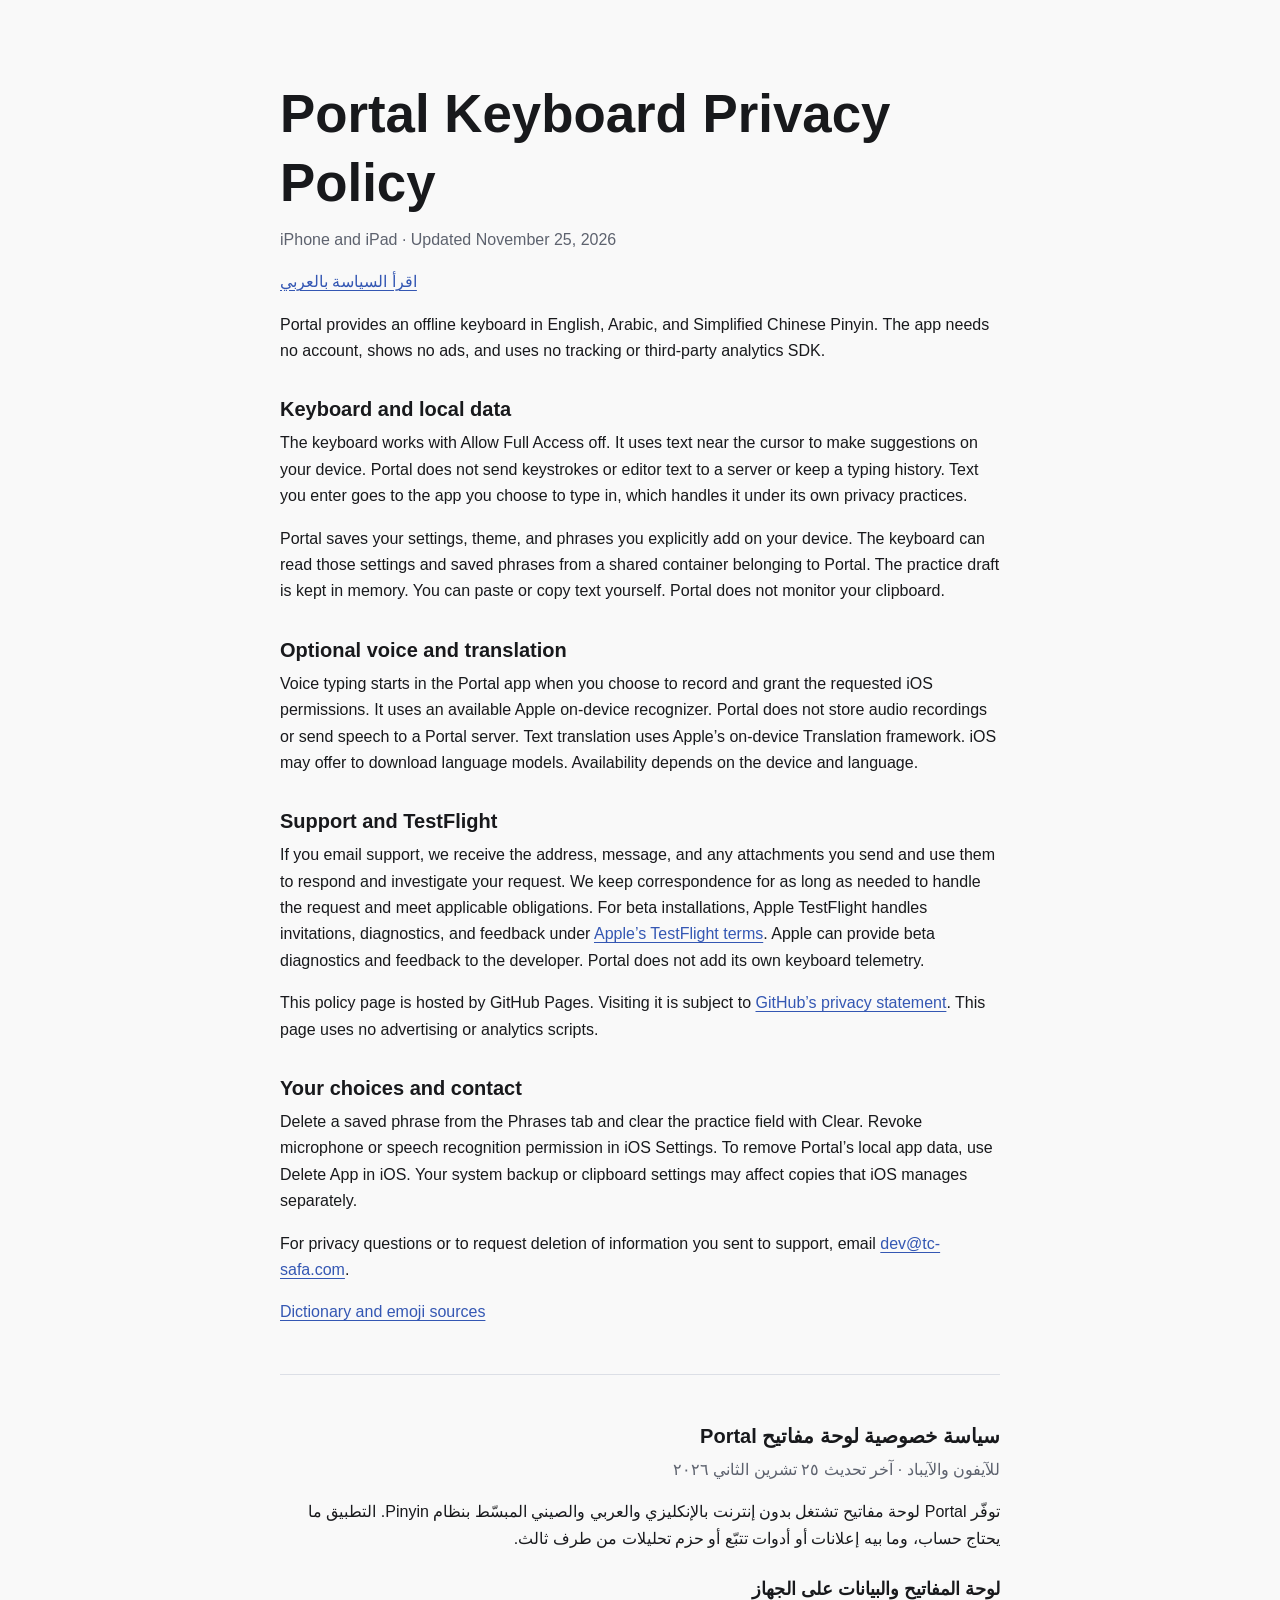
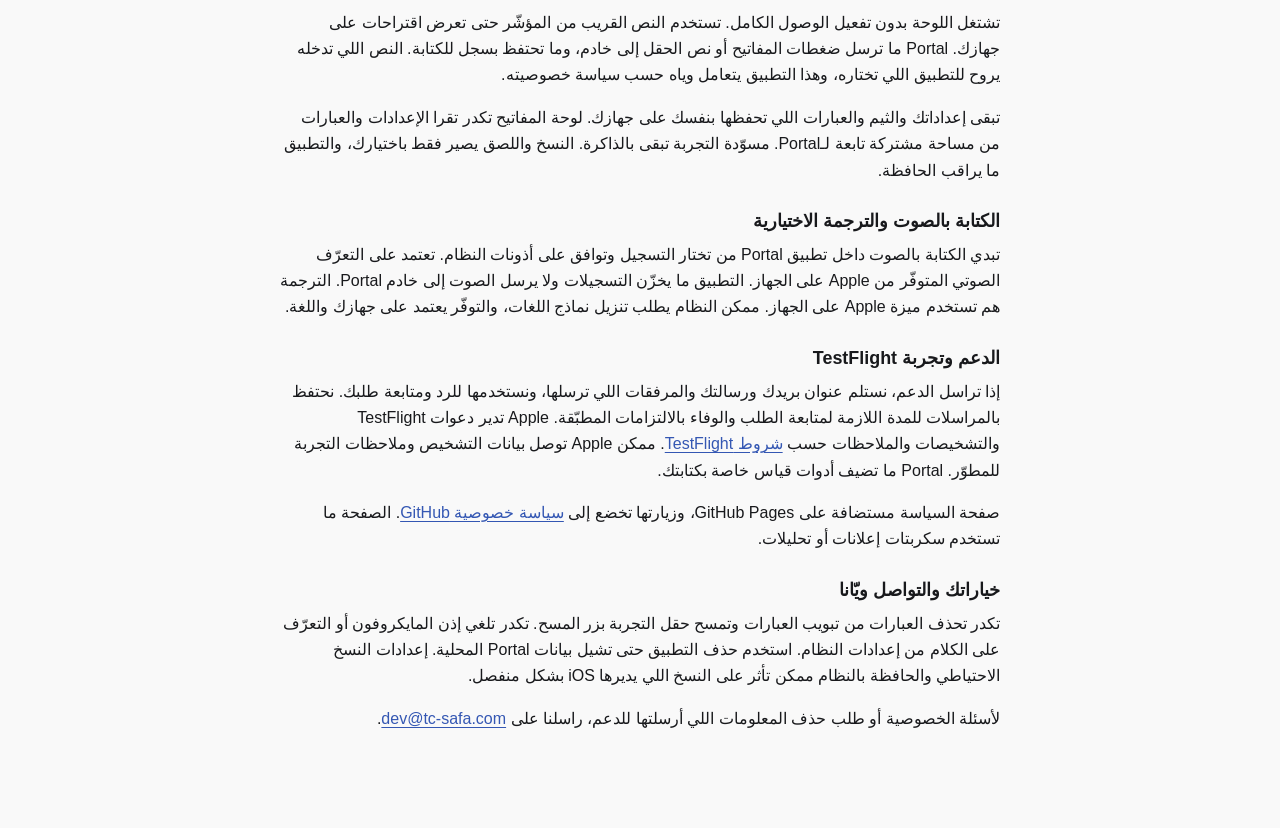
==== portal/privacy/index.html @ c860efc6 "Add Portal Keyboard iOS privacy policy and data credits" ====
<!doctype html>
<html lang="en">
<head>
  <meta charset="utf-8">
  <meta name="viewport" content="width=device-width, initial-scale=1">
  <meta name="description" content="Privacy policy for Portal Keyboard on iPhone and iPad.">
  <title>Portal Keyboard Privacy Policy</title>
  <style>
    :root {
      color-scheme: light dark;
      font-family: -apple-system, BlinkMacSystemFont, "Segoe UI", sans-serif;
      --background: #f9f9f9;
      --text: #18191c;
      --muted: #5d626e;
      --accent: #3457b3;
      --rule: #dcdfe6;
    }
    @media (prefers-color-scheme: dark) {
      :root { --background: #17191f; --text: #f9f9f9; --muted: #b9bfcd; --accent: #a4bcff; --rule: #424854; }
    }
    body { margin: 0; background: var(--background); color: var(--text); line-height: 1.65; }
    main { max-width: 45rem; padding: clamp(2rem, 7vw, 5rem) clamp(1rem, 5vw, 2rem); margin-inline: auto; }
    h1, h2, h3 { line-height: 1.3; }
    h1 { font-size: clamp(1.95rem, 6vw, 3.3rem); margin-block: 0 0.6rem; }
    h2 { margin-block: 2rem 0.5rem; font-size: 1.25rem; }
    h3 { margin-block: 1.65rem 0.35rem; font-size: 1.12rem; }
    p { margin-block: 0.5rem 1rem; }
    .meta { color: var(--muted); }
    .arabic { border-block-start: 1px solid var(--rule); margin-block-start: 3rem; padding-block-start: 1rem; }
    a { color: var(--accent); text-underline-offset: 0.16em; overflow-wrap: anywhere; }
    a:focus-visible { outline: 2px solid var(--accent); outline-offset: 3px; }
  </style>
</head>
<body>
  <main>
    <header>
      <h1>Portal Keyboard Privacy Policy</h1>
      <p class="meta">iPhone and iPad · Updated <time datetime="2026-11-25">November 25, 2026</time></p>
      <p><a href="#ar" lang="ar">اقرأ السياسة بالعربي</a></p>
    </header>
    <p>Portal provides an offline keyboard in English, Arabic, and Simplified Chinese Pinyin. The app needs no account, shows no ads, and uses no tracking or third-party analytics SDK.</p>

    <h2>Keyboard and local data</h2>
    <p>The keyboard works with Allow Full Access off. It uses text near the cursor to make suggestions on your device. Portal does not send keystrokes or editor text to a server or keep a typing history. Text you enter goes to the app you choose to type in, which handles it under its own privacy practices.</p>
    <p>Portal saves your settings, theme, and phrases you explicitly add on your device. The keyboard can read those settings and saved phrases from a shared container belonging to Portal. The practice draft is kept in memory. You can paste or copy text yourself. Portal does not monitor your clipboard.</p>

    <h2>Optional voice and translation</h2>
    <p>Voice typing starts in the Portal app when you choose to record and grant the requested iOS permissions. It uses an available Apple on-device recognizer. Portal does not store audio recordings or send speech to a Portal server. Text translation uses Apple’s on-device Translation framework. iOS may offer to download language models. Availability depends on the device and language.</p>

    <h2>Support and TestFlight</h2>
    <p>If you email support, we receive the address, message, and any attachments you send and use them to respond and investigate your request. We keep correspondence for as long as needed to handle the request and meet applicable obligations. For beta installations, Apple TestFlight handles invitations, diagnostics, and feedback under <a href="https://www.apple.com/legal/internet-services/itunes/testflight/">Apple’s TestFlight terms</a>. Apple can provide beta diagnostics and feedback to the developer. Portal does not add its own keyboard telemetry.</p>
    <p>This policy page is hosted by GitHub Pages. Visiting it is subject to <a href="https://docs.github.com/site-policy/privacy-policies/github-general-privacy-statement">GitHub’s privacy statement</a>. This page uses no advertising or analytics scripts.</p>

    <h2>Your choices and contact</h2>
    <p>Delete a saved phrase from the Phrases tab and clear the practice field with Clear. Revoke microphone or speech recognition permission in iOS Settings. To remove Portal’s local app data, use Delete App in iOS. Your system backup or clipboard settings may affect copies that iOS manages separately.</p>
    <p>For privacy questions or to request deletion of information you sent to support, email <a href="mailto:dev@tc-safa.com">dev@tc-safa.com</a>.</p>
    <p><a href="../sources/">Dictionary and emoji sources</a></p>

    <section id="ar" class="arabic" lang="ar" dir="rtl">
      <h2>سياسة خصوصية لوحة مفاتيح Portal</h2>
      <p class="meta">للآيفون والآيباد · آخر تحديث <time datetime="2026-11-25">٢٥ تشرين الثاني ٢٠٢٦</time></p>
      <p>توفّر Portal لوحة مفاتيح تشتغل بدون إنترنت بالإنكليزي والعربي والصيني المبسّط بنظام Pinyin. التطبيق ما يحتاج حساب، وما بيه إعلانات أو أدوات تتبّع أو حزم تحليلات من طرف ثالث.</p>

      <h3>لوحة المفاتيح والبيانات على الجهاز</h3>
      <p>تشتغل اللوحة بدون تفعيل الوصول الكامل. تستخدم النص القريب من المؤشّر حتى تعرض اقتراحات على جهازك. Portal ما ترسل ضغطات المفاتيح أو نص الحقل إلى خادم، وما تحتفظ بسجل للكتابة. النص اللي تدخله يروح للتطبيق اللي تختاره، وهذا التطبيق يتعامل وياه حسب سياسة خصوصيته.</p>
      <p>تبقى إعداداتك والثيم والعبارات اللي تحفظها بنفسك على جهازك. لوحة المفاتيح تكدر تقرا الإعدادات والعبارات من مساحة مشتركة تابعة لـPortal. مسوّدة التجربة تبقى بالذاكرة. النسخ واللصق يصير فقط باختيارك، والتطبيق ما يراقب الحافظة.</p>

      <h3>الكتابة بالصوت والترجمة الاختيارية</h3>
      <p>تبدي الكتابة بالصوت داخل تطبيق Portal من تختار التسجيل وتوافق على أذونات النظام. تعتمد على التعرّف الصوتي المتوفّر من Apple على الجهاز. التطبيق ما يخزّن التسجيلات ولا يرسل الصوت إلى خادم Portal. الترجمة هم تستخدم ميزة Apple على الجهاز. ممكن النظام يطلب تنزيل نماذج اللغات، والتوفّر يعتمد على جهازك واللغة.</p>

      <h3>الدعم وتجربة TestFlight</h3>
      <p>إذا تراسل الدعم، نستلم عنوان بريدك ورسالتك والمرفقات اللي ترسلها، ونستخدمها للرد ومتابعة طلبك. نحتفظ بالمراسلات للمدة اللازمة لمتابعة الطلب والوفاء بالالتزامات المطبّقة. Apple تدير دعوات TestFlight والتشخيصات والملاحظات حسب <a href="https://www.apple.com/legal/internet-services/itunes/testflight/">شروط TestFlight</a>. ممكن Apple توصل بيانات التشخيص وملاحظات التجربة للمطوّر. Portal ما تضيف أدوات قياس خاصة بكتابتك.</p>
      <p>صفحة السياسة مستضافة على GitHub Pages، وزيارتها تخضع إلى <a href="https://docs.github.com/site-policy/privacy-policies/github-general-privacy-statement">سياسة خصوصية GitHub</a>. الصفحة ما تستخدم سكربتات إعلانات أو تحليلات.</p>

      <h3>خياراتك والتواصل ويّانا</h3>
      <p>تكدر تحذف العبارات من تبويب العبارات وتمسح حقل التجربة بزر المسح. تكدر تلغي إذن المايكروفون أو التعرّف على الكلام من إعدادات النظام. استخدم حذف التطبيق حتى تشيل بيانات Portal المحلية. إعدادات النسخ الاحتياطي والحافظة بالنظام ممكن تأثر على النسخ اللي يديرها iOS بشكل منفصل.</p>
      <p>لأسئلة الخصوصية أو طلب حذف المعلومات اللي أرسلتها للدعم، راسلنا على <a href="mailto:dev@tc-safa.com" dir="ltr">dev@tc-safa.com</a>.</p>
    </section>
  </main>
</body>
</html>
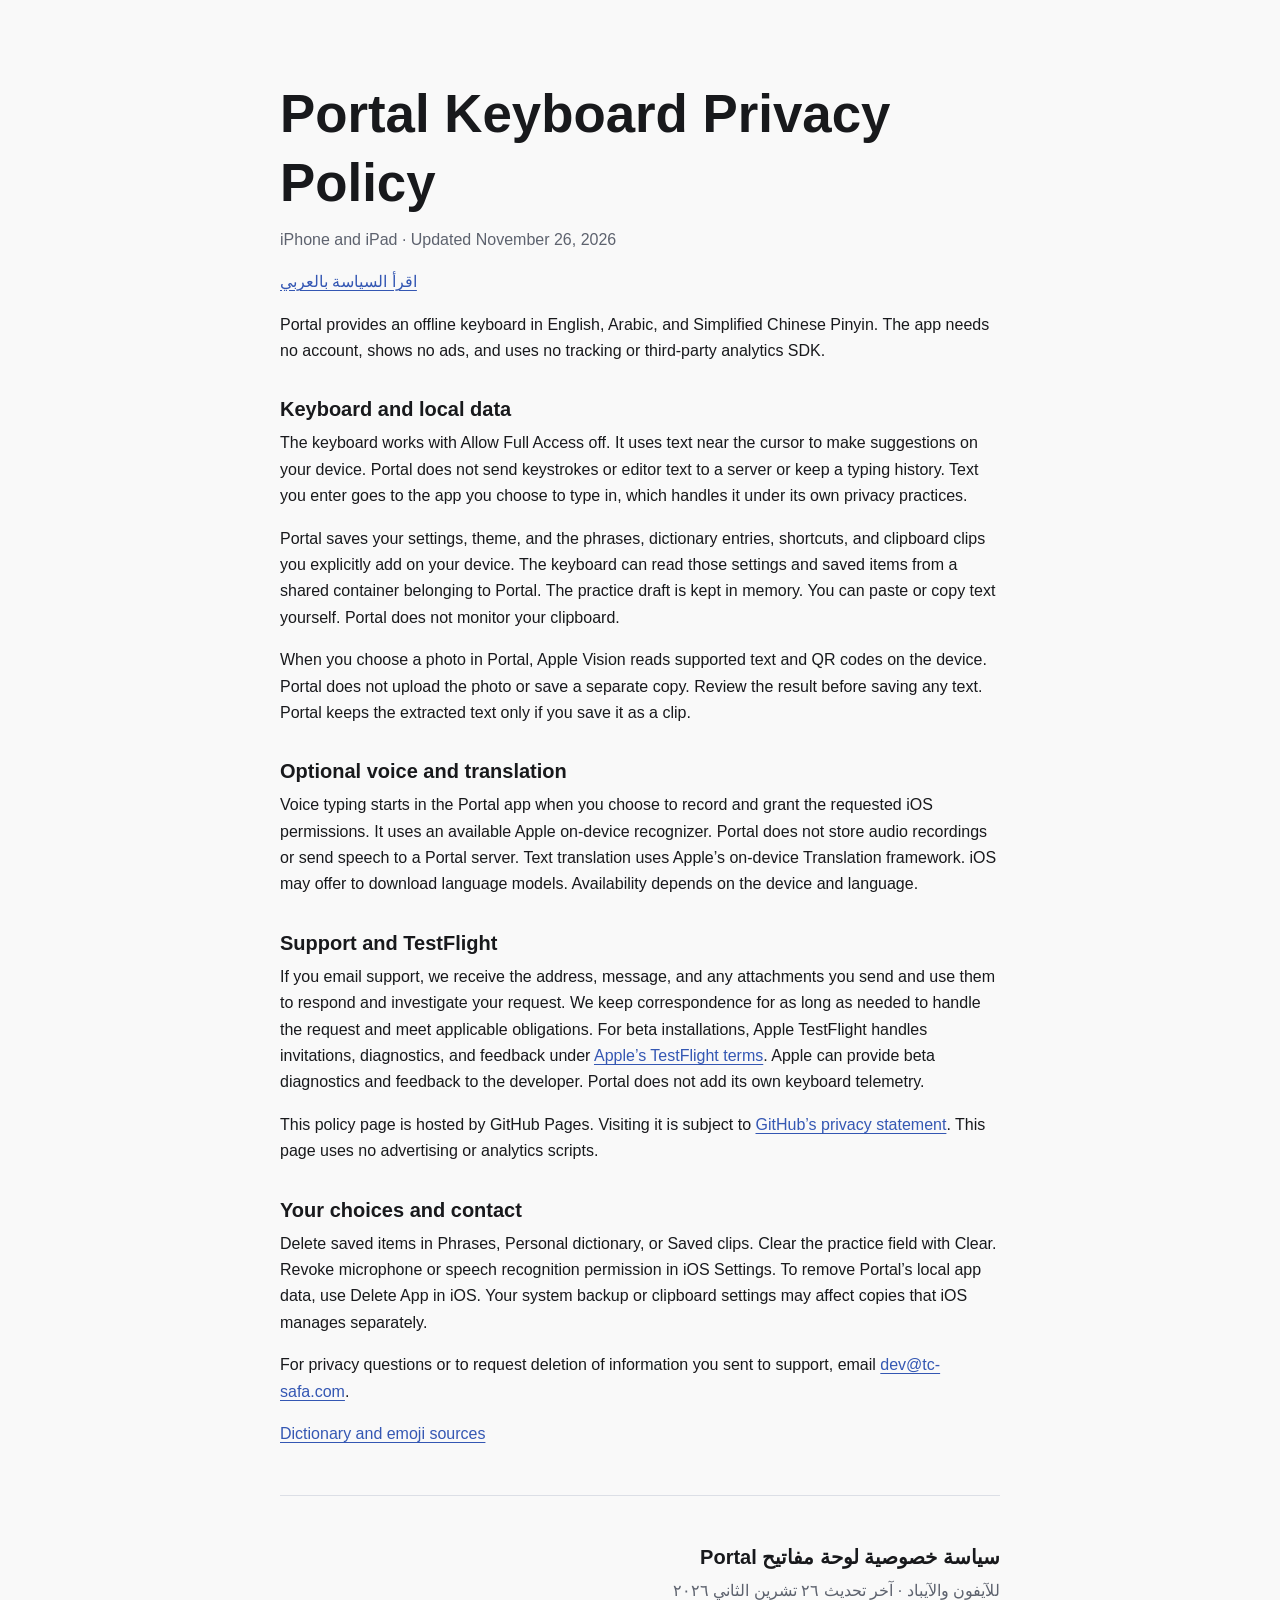
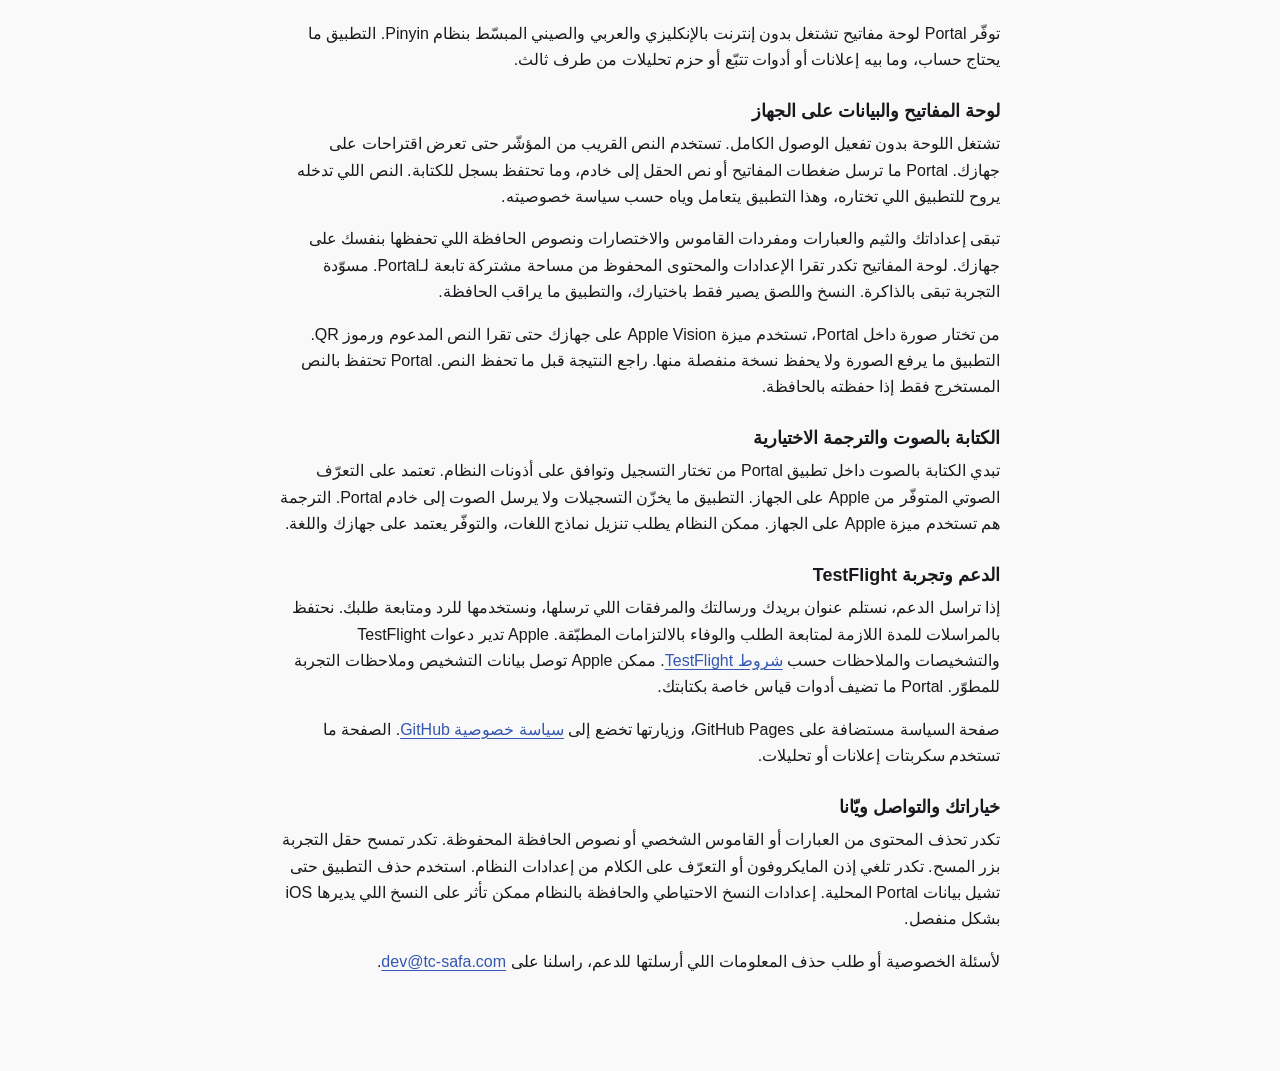
==== commit 0969aa82: "Disclose Portal iOS dictionary, clips, and photo scanning" ====
--- a/portal/privacy/index.html
+++ b/portal/privacy/index.html
@@ -35,14 +35,15 @@
   <main>
     <header>
       <h1>Portal Keyboard Privacy Policy</h1>
-      <p class="meta">iPhone and iPad · Updated <time datetime="2026-11-25">November 25, 2026</time></p>
+      <p class="meta">iPhone and iPad · Updated <time datetime="2026-11-26">November 26, 2026</time></p>
       <p><a href="#ar" lang="ar">اقرأ السياسة بالعربي</a></p>
     </header>
     <p>Portal provides an offline keyboard in English, Arabic, and Simplified Chinese Pinyin. The app needs no account, shows no ads, and uses no tracking or third-party analytics SDK.</p>
 
     <h2>Keyboard and local data</h2>
     <p>The keyboard works with Allow Full Access off. It uses text near the cursor to make suggestions on your device. Portal does not send keystrokes or editor text to a server or keep a typing history. Text you enter goes to the app you choose to type in, which handles it under its own privacy practices.</p>
-    <p>Portal saves your settings, theme, and phrases you explicitly add on your device. The keyboard can read those settings and saved phrases from a shared container belonging to Portal. The practice draft is kept in memory. You can paste or copy text yourself. Portal does not monitor your clipboard.</p>
+    <p>Portal saves your settings, theme, and the phrases, dictionary entries, shortcuts, and clipboard clips you explicitly add on your device. The keyboard can read those settings and saved items from a shared container belonging to Portal. The practice draft is kept in memory. You can paste or copy text yourself. Portal does not monitor your clipboard.</p>
+    <p>When you choose a photo in Portal, Apple Vision reads supported text and QR codes on the device. Portal does not upload the photo or save a separate copy. Review the result before saving any text. Portal keeps the extracted text only if you save it as a clip.</p>
 
     <h2>Optional voice and translation</h2>
     <p>Voice typing starts in the Portal app when you choose to record and grant the requested iOS permissions. It uses an available Apple on-device recognizer. Portal does not store audio recordings or send speech to a Portal server. Text translation uses Apple’s on-device Translation framework. iOS may offer to download language models. Availability depends on the device and language.</p>
@@ -52,18 +53,19 @@
     <p>This policy page is hosted by GitHub Pages. Visiting it is subject to <a href="https://docs.github.com/site-policy/privacy-policies/github-general-privacy-statement">GitHub’s privacy statement</a>. This page uses no advertising or analytics scripts.</p>
 
     <h2>Your choices and contact</h2>
-    <p>Delete a saved phrase from the Phrases tab and clear the practice field with Clear. Revoke microphone or speech recognition permission in iOS Settings. To remove Portal’s local app data, use Delete App in iOS. Your system backup or clipboard settings may affect copies that iOS manages separately.</p>
+    <p>Delete saved items in Phrases, Personal dictionary, or Saved clips. Clear the practice field with Clear. Revoke microphone or speech recognition permission in iOS Settings. To remove Portal’s local app data, use Delete App in iOS. Your system backup or clipboard settings may affect copies that iOS manages separately.</p>
     <p>For privacy questions or to request deletion of information you sent to support, email <a href="mailto:dev@tc-safa.com">dev@tc-safa.com</a>.</p>
     <p><a href="../sources/">Dictionary and emoji sources</a></p>
 
     <section id="ar" class="arabic" lang="ar" dir="rtl">
       <h2>سياسة خصوصية لوحة مفاتيح Portal</h2>
-      <p class="meta">للآيفون والآيباد · آخر تحديث <time datetime="2026-11-25">٢٥ تشرين الثاني ٢٠٢٦</time></p>
+      <p class="meta">للآيفون والآيباد · آخر تحديث <time datetime="2026-11-26">٢٦ تشرين الثاني ٢٠٢٦</time></p>
       <p>توفّر Portal لوحة مفاتيح تشتغل بدون إنترنت بالإنكليزي والعربي والصيني المبسّط بنظام Pinyin. التطبيق ما يحتاج حساب، وما بيه إعلانات أو أدوات تتبّع أو حزم تحليلات من طرف ثالث.</p>
 
       <h3>لوحة المفاتيح والبيانات على الجهاز</h3>
       <p>تشتغل اللوحة بدون تفعيل الوصول الكامل. تستخدم النص القريب من المؤشّر حتى تعرض اقتراحات على جهازك. Portal ما ترسل ضغطات المفاتيح أو نص الحقل إلى خادم، وما تحتفظ بسجل للكتابة. النص اللي تدخله يروح للتطبيق اللي تختاره، وهذا التطبيق يتعامل وياه حسب سياسة خصوصيته.</p>
-      <p>تبقى إعداداتك والثيم والعبارات اللي تحفظها بنفسك على جهازك. لوحة المفاتيح تكدر تقرا الإعدادات والعبارات من مساحة مشتركة تابعة لـPortal. مسوّدة التجربة تبقى بالذاكرة. النسخ واللصق يصير فقط باختيارك، والتطبيق ما يراقب الحافظة.</p>
+      <p>تبقى إعداداتك والثيم والعبارات ومفردات القاموس والاختصارات ونصوص الحافظة اللي تحفظها بنفسك على جهازك. لوحة المفاتيح تكدر تقرا الإعدادات والمحتوى المحفوظ من مساحة مشتركة تابعة لـPortal. مسوّدة التجربة تبقى بالذاكرة. النسخ واللصق يصير فقط باختيارك، والتطبيق ما يراقب الحافظة.</p>
+      <p>من تختار صورة داخل Portal، تستخدم ميزة Apple Vision على جهازك حتى تقرا النص المدعوم ورموز QR. التطبيق ما يرفع الصورة ولا يحفظ نسخة منفصلة منها. راجع النتيجة قبل ما تحفظ النص. Portal تحتفظ بالنص المستخرج فقط إذا حفظته بالحافظة.</p>
 
       <h3>الكتابة بالصوت والترجمة الاختيارية</h3>
       <p>تبدي الكتابة بالصوت داخل تطبيق Portal من تختار التسجيل وتوافق على أذونات النظام. تعتمد على التعرّف الصوتي المتوفّر من Apple على الجهاز. التطبيق ما يخزّن التسجيلات ولا يرسل الصوت إلى خادم Portal. الترجمة هم تستخدم ميزة Apple على الجهاز. ممكن النظام يطلب تنزيل نماذج اللغات، والتوفّر يعتمد على جهازك واللغة.</p>
@@ -73,7 +75,7 @@
       <p>صفحة السياسة مستضافة على GitHub Pages، وزيارتها تخضع إلى <a href="https://docs.github.com/site-policy/privacy-policies/github-general-privacy-statement">سياسة خصوصية GitHub</a>. الصفحة ما تستخدم سكربتات إعلانات أو تحليلات.</p>
 
       <h3>خياراتك والتواصل ويّانا</h3>
-      <p>تكدر تحذف العبارات من تبويب العبارات وتمسح حقل التجربة بزر المسح. تكدر تلغي إذن المايكروفون أو التعرّف على الكلام من إعدادات النظام. استخدم حذف التطبيق حتى تشيل بيانات Portal المحلية. إعدادات النسخ الاحتياطي والحافظة بالنظام ممكن تأثر على النسخ اللي يديرها iOS بشكل منفصل.</p>
+      <p>تكدر تحذف المحتوى من العبارات أو القاموس الشخصي أو نصوص الحافظة المحفوظة. تكدر تمسح حقل التجربة بزر المسح. تكدر تلغي إذن المايكروفون أو التعرّف على الكلام من إعدادات النظام. استخدم حذف التطبيق حتى تشيل بيانات Portal المحلية. إعدادات النسخ الاحتياطي والحافظة بالنظام ممكن تأثر على النسخ اللي يديرها iOS بشكل منفصل.</p>
       <p>لأسئلة الخصوصية أو طلب حذف المعلومات اللي أرسلتها للدعم، راسلنا على <a href="mailto:dev@tc-safa.com" dir="ltr">dev@tc-safa.com</a>.</p>
     </section>
   </main>
